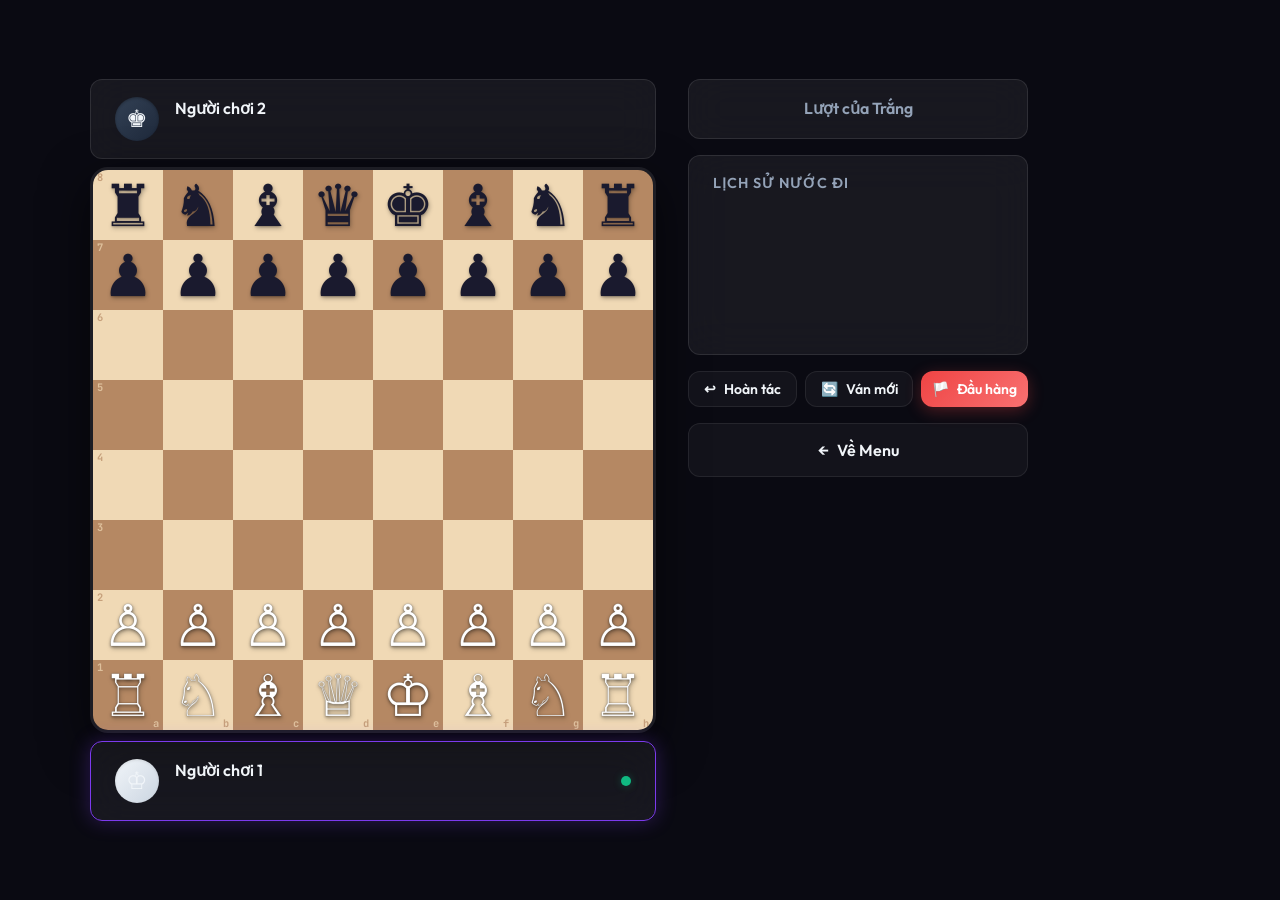
==== game.html @ 408eb3eb "Initial commit: KingOfChess - Chess game" ====
<!DOCTYPE html>
<html lang="vi" data-theme="dark" data-board="classic">
<head>
  <meta charset="UTF-8">
  <meta name="viewport" content="width=device-width, initial-scale=1.0">
  <meta name="description" content="King of Chess - Chơi cờ vua. Chế độ Người vs Người hoặc Người vs Máy.">
  <title>King of Chess — Chơi cờ</title>
  <link rel="stylesheet" href="css/index.css">
  <link rel="stylesheet" href="css/game.css">
  <link rel="icon" href="data:image/svg+xml,<svg xmlns='http://www.w3.org/2000/svg' viewBox='0 0 100 100'><text y='.9em' font-size='90'>♔</text></svg>">
</head>
<body>
  <div class="game-page">
    <div class="game-layout">
      <!-- Board Container -->
      <div class="board-container">
        <!-- Top player card (Black) -->
        <div class="player-card" id="player-black-card">
          <div class="player-avatar black-avatar">♚</div>
          <div class="player-details">
            <div class="player-name" id="player-black-name" data-i18n="game.player2">Người chơi 2</div>
            <div class="player-captured" id="captured-by-black"></div>
          </div>
          <div class="turn-indicator" id="turn-black" style="display:none"></div>
        </div>

        <!-- Chess Board -->
        <div class="board-wrapper" style="margin: var(--space-sm) 0;">
          <div class="chess-board" id="chess-board"></div>
        </div>

        <!-- Bottom player card (White) -->
        <div class="player-card active-player" id="player-white-card">
          <div class="player-avatar white-avatar">♔</div>
          <div class="player-details">
            <div class="player-name" id="player-white-name" data-i18n="game.player1">Người chơi 1</div>
            <div class="player-captured" id="captured-by-white"></div>
          </div>
          <div class="turn-indicator" id="turn-white"></div>
        </div>
      </div>

      <!-- Side Panel -->
      <div class="side-panel">
        <!-- Status Bar -->
        <div class="status-bar" id="status-bar">
          <span data-i18n="game.turn.white">Lượt của Trắng</span>
        </div>

        <!-- AI Thinking Indicator -->
        <div class="ai-thinking" id="ai-thinking">
          <span data-i18n="game.thinking">Máy đang suy nghĩ</span>
          <div class="thinking-dots">
            <span></span><span></span><span></span>
          </div>
        </div>

        <!-- Move History -->
        <div class="move-history-card">
          <div class="move-history-title" data-i18n="game.moves">Lịch sử nước đi</div>
          <div class="move-list" id="move-list"></div>
        </div>

        <!-- Game Controls -->
        <div class="game-controls">
          <button class="btn btn-ghost btn-sm" id="btn-undo">
            ↩ <span data-i18n="game.undo">Hoàn tác</span>
          </button>
          <button class="btn btn-ghost btn-sm" id="btn-newgame">
            🔄 <span data-i18n="game.newgame">Ván mới</span>
          </button>
          <button class="btn btn-danger btn-sm" id="btn-resign">
            🏳️ <span data-i18n="game.resign">Đầu hàng</span>
          </button>
        </div>

        <button class="btn btn-ghost w-full" id="btn-back-menu">
          ← <span data-i18n="game.back">Về Menu</span>
        </button>
      </div>
    </div>
  </div>

  <!-- Game Over Overlay -->
  <div class="game-over-overlay" id="game-over-overlay">
    <div class="game-over-card">
      <div class="game-over-icon" id="game-over-icon">🏆</div>
      <h2 class="game-over-title" id="game-over-title">Trắng thắng!</h2>
      <p class="game-over-subtitle" id="game-over-subtitle">Chiếu hết</p>
      <div class="game-over-actions">
        <button class="btn btn-primary" id="btn-play-again">
          🔄 <span data-i18n="game.playagain">Chơi lại</span>
        </button>
        <button class="btn btn-ghost" id="btn-back-menu-end">
          ← <span data-i18n="game.back">Về Menu</span>
        </button>
      </div>
    </div>
  </div>

  <!-- Confetti Container -->
  <div class="confetti-container" id="confetti-container"></div>

  <script src="js/i18n.js"></script>
  <script src="js/settings.js"></script>
  <script src="js/chess-engine.js"></script>
  <script src="js/chess-ai.js"></script>
  <script src="js/chess-ui.js"></script>
</body>
</html>
---- css/index.css ----
/* ============================================
   KING OF CHESS — Design System & Global Styles
   ============================================ */

/* Google Fonts */
@import url('https://fonts.googleapis.com/css2?family=Inter:wght@300;400;500;600;700&family=Outfit:wght@400;500;600;700;800;900&family=JetBrains+Mono:wght@400;500&display=swap');

/* ---- CSS Custom Properties ---- */
:root {
  /* Typography */
  --font-heading: 'Outfit', sans-serif;
  --font-body: 'Inter', sans-serif;
  --font-mono: 'JetBrains Mono', monospace;

  /* Spacing */
  --space-xs: 4px;
  --space-sm: 8px;
  --space-md: 16px;
  --space-lg: 24px;
  --space-xl: 32px;
  --space-2xl: 48px;
  --space-3xl: 64px;

  /* Border Radius */
  --radius-sm: 6px;
  --radius-md: 12px;
  --radius-lg: 18px;
  --radius-xl: 24px;
  --radius-full: 9999px;

  /* Transitions */
  --transition-fast: 150ms cubic-bezier(0.4, 0, 0.2, 1);
  --transition-base: 250ms cubic-bezier(0.4, 0, 0.2, 1);
  --transition-slow: 400ms cubic-bezier(0.4, 0, 0.2, 1);
  --transition-bounce: 500ms cubic-bezier(0.34, 1.56, 0.64, 1);

  /* Z-Index Scale */
  --z-base: 1;
  --z-dropdown: 100;
  --z-modal-backdrop: 500;
  --z-modal: 600;
  --z-toast: 700;
  --z-tooltip: 800;

  /* Board Color Presets (default: Classic) */
  --board-light: #f0d9b5;
  --board-dark: #b58863;
  --board-highlight: rgba(255, 255, 0, 0.4);
  --board-selected: rgba(20, 85, 200, 0.45);
  --board-valid-move: rgba(0, 0, 0, 0.15);
  --board-check: rgba(255, 0, 0, 0.5);
  --board-last-move: rgba(155, 199, 0, 0.41);
}

/* ---- Dark Theme (Default) ---- */
[data-theme="dark"] {
  --bg-primary: #0a0a12;
  --bg-secondary: #12121e;
  --bg-tertiary: #1a1a2e;
  --bg-surface: rgba(255, 255, 255, 0.04);
  --bg-surface-hover: rgba(255, 255, 255, 0.08);
  --bg-surface-active: rgba(255, 255, 255, 0.12);

  --glass-bg: rgba(255, 255, 255, 0.06);
  --glass-border: rgba(255, 255, 255, 0.1);
  --glass-shadow: 0 8px 32px rgba(0, 0, 0, 0.4);

  --color-primary: #7c3aed;
  --color-primary-hover: #8b5cf6;
  --color-primary-glow: rgba(124, 58, 237, 0.3);
  --color-accent: #06b6d4;
  --color-accent-hover: #22d3ee;
  --color-accent-glow: rgba(6, 182, 212, 0.3);
  --color-success: #10b981;
  --color-success-glow: rgba(16, 185, 129, 0.3);
  --color-warning: #f59e0b;
  --color-danger: #ef4444;
  --color-danger-glow: rgba(239, 68, 68, 0.3);

  --text-primary: #f1f5f9;
  --text-secondary: #94a3b8;
  --text-tertiary: #64748b;
  --text-inverse: #0f172a;

  --border-color: rgba(255, 255, 255, 0.08);
  --border-color-hover: rgba(255, 255, 255, 0.15);

  --scrollbar-track: #1a1a2e;
  --scrollbar-thumb: #334155;

  --shadow-sm: 0 1px 2px rgba(0, 0, 0, 0.3);
  --shadow-md: 0 4px 12px rgba(0, 0, 0, 0.4);
  --shadow-lg: 0 8px 24px rgba(0, 0, 0, 0.5);
  --shadow-xl: 0 16px 48px rgba(0, 0, 0, 0.6);
}

/* ---- Light Theme ---- */
[data-theme="light"] {
  --bg-primary: #f0f2f5;
  --bg-secondary: #ffffff;
  --bg-tertiary: #e8eaed;
  --bg-surface: rgba(0, 0, 0, 0.03);
  --bg-surface-hover: rgba(0, 0, 0, 0.06);
  --bg-surface-active: rgba(0, 0, 0, 0.09);

  --glass-bg: rgba(255, 255, 255, 0.7);
  --glass-border: rgba(0, 0, 0, 0.08);
  --glass-shadow: 0 8px 32px rgba(0, 0, 0, 0.1);

  --color-primary: #6d28d9;
  --color-primary-hover: #7c3aed;
  --color-primary-glow: rgba(109, 40, 217, 0.15);
  --color-accent: #0891b2;
  --color-accent-hover: #06b6d4;
  --color-accent-glow: rgba(8, 145, 178, 0.15);
  --color-success: #059669;
  --color-success-glow: rgba(5, 150, 105, 0.15);
  --color-warning: #d97706;
  --color-danger: #dc2626;
  --color-danger-glow: rgba(220, 38, 38, 0.15);

  --text-primary: #1e293b;
  --text-secondary: #475569;
  --text-tertiary: #94a3b8;
  --text-inverse: #f8fafc;

  --border-color: rgba(0, 0, 0, 0.08);
  --border-color-hover: rgba(0, 0, 0, 0.15);

  --scrollbar-track: #e8eaed;
  --scrollbar-thumb: #94a3b8;

  --shadow-sm: 0 1px 2px rgba(0, 0, 0, 0.05);
  --shadow-md: 0 4px 12px rgba(0, 0, 0, 0.08);
  --shadow-lg: 0 8px 24px rgba(0, 0, 0, 0.12);
  --shadow-xl: 0 16px 48px rgba(0, 0, 0, 0.16);
}

/* ---- Board Color Presets ---- */
[data-board="classic"] {
  --board-light: #f0d9b5;
  --board-dark: #b58863;
}
[data-board="emerald"] {
  --board-light: #eeeed2;
  --board-dark: #769656;
}
[data-board="ocean"] {
  --board-light: #d4e4ed;
  --board-dark: #5b8baa;
}
[data-board="royal"] {
  --board-light: #e8daf0;
  --board-dark: #8b5bb5;
}
[data-board="midnight"] {
  --board-light: #c0c8d4;
  --board-dark: #4a5568;
}

/* ---- Global Reset & Base ---- */
*, *::before, *::after {
  margin: 0;
  padding: 0;
  box-sizing: border-box;
}

html {
  font-size: 16px;
  scroll-behavior: smooth;
  -webkit-font-smoothing: antialiased;
  -moz-osx-font-smoothing: grayscale;
}

body {
  font-family: var(--font-body);
  background-color: var(--bg-primary);
  color: var(--text-primary);
  line-height: 1.6;
  min-height: 100vh;
  overflow-x: hidden;
  transition: background-color var(--transition-base), color var(--transition-base);
}

/* ---- Scrollbar ---- */
::-webkit-scrollbar {
  width: 8px;
}
::-webkit-scrollbar-track {
  background: var(--scrollbar-track);
}
::-webkit-scrollbar-thumb {
  background: var(--scrollbar-thumb);
  border-radius: var(--radius-full);
}
::-webkit-scrollbar-thumb:hover {
  background: var(--text-tertiary);
}

/* ---- Selection ---- */
::selection {
  background: var(--color-primary);
  color: white;
}

/* ---- Links ---- */
a {
  color: var(--color-accent);
  text-decoration: none;
  transition: color var(--transition-fast);
}
a:hover {
  color: var(--color-accent-hover);
}

/* ---- Buttons ---- */
.btn {
  display: inline-flex;
  align-items: center;
  justify-content: center;
  gap: var(--space-sm);
  padding: var(--space-md) var(--space-xl);
  font-family: var(--font-heading);
  font-weight: 600;
  font-size: 1rem;
  border: none;
  border-radius: var(--radius-md);
  cursor: pointer;
  transition: all var(--transition-base);
  position: relative;
  overflow: hidden;
  user-select: none;
  white-space: nowrap;
}

.btn::before {
  content: '';
  position: absolute;
  inset: 0;
  background: linear-gradient(135deg, rgba(255,255,255,0.15) 0%, transparent 50%);
  opacity: 0;
  transition: opacity var(--transition-fast);
}
.btn:hover::before {
  opacity: 1;
}
.btn:active {
  transform: scale(0.97);
}

.btn-primary {
  background: linear-gradient(135deg, var(--color-primary), #9333ea);
  color: white;
  box-shadow: 0 4px 16px var(--color-primary-glow);
}
.btn-primary:hover {
  box-shadow: 0 6px 24px var(--color-primary-glow);
  transform: translateY(-2px);
}

.btn-accent {
  background: linear-gradient(135deg, var(--color-accent), #0ea5e9);
  color: white;
  box-shadow: 0 4px 16px var(--color-accent-glow);
}
.btn-accent:hover {
  box-shadow: 0 6px 24px var(--color-accent-glow);
  transform: translateY(-2px);
}

.btn-success {
  background: linear-gradient(135deg, var(--color-success), #34d399);
  color: white;
  box-shadow: 0 4px 16px var(--color-success-glow);
}

.btn-danger {
  background: linear-gradient(135deg, var(--color-danger), #f87171);
  color: white;
  box-shadow: 0 4px 16px var(--color-danger-glow);
}

.btn-ghost {
  background: var(--bg-surface);
  color: var(--text-primary);
  border: 1px solid var(--border-color);
}
.btn-ghost:hover {
  background: var(--bg-surface-hover);
  border-color: var(--border-color-hover);
}

.btn-lg {
  padding: var(--space-lg) var(--space-2xl);
  font-size: 1.15rem;
  border-radius: var(--radius-lg);
}
.btn-sm {
  padding: var(--space-sm) var(--space-md);
  font-size: 0.875rem;
}
.btn-icon {
  padding: var(--space-sm);
  width: 40px;
  height: 40px;
}

/* ---- Glass Card ---- */
.glass-card {
  background: var(--glass-bg);
  backdrop-filter: blur(20px);
  -webkit-backdrop-filter: blur(20px);
  border: 1px solid var(--glass-border);
  border-radius: var(--radius-lg);
  box-shadow: var(--glass-shadow);
}

/* ---- Modal ---- */
.modal-backdrop {
  position: fixed;
  inset: 0;
  background: rgba(0, 0, 0, 0.6);
  backdrop-filter: blur(4px);
  z-index: var(--z-modal-backdrop);
  display: flex;
  align-items: center;
  justify-content: center;
  opacity: 0;
  visibility: hidden;
  transition: all var(--transition-base);
}
.modal-backdrop.active {
  opacity: 1;
  visibility: visible;
}
.modal-backdrop.active .modal {
  transform: scale(1) translateY(0);
  opacity: 1;
}

.modal {
  background: var(--bg-secondary);
  border: 1px solid var(--border-color);
  border-radius: var(--radius-xl);
  box-shadow: var(--shadow-xl);
  width: 90%;
  max-width: 520px;
  max-height: 85vh;
  overflow-y: auto;
  padding: var(--space-xl);
  transform: scale(0.9) translateY(20px);
  opacity: 0;
  transition: all var(--transition-bounce);
}

.modal-header {
  display: flex;
  align-items: center;
  justify-content: space-between;
  margin-bottom: var(--space-lg);
}
.modal-header h2 {
  font-family: var(--font-heading);
  font-size: 1.5rem;
  font-weight: 700;
}
.modal-close {
  width: 36px;
  height: 36px;
  display: flex;
  align-items: center;
  justify-content: center;
  background: var(--bg-surface);
  border: 1px solid var(--border-color);
  border-radius: var(--radius-full);
  color: var(--text-secondary);
  cursor: pointer;
  transition: all var(--transition-fast);
  font-size: 1.2rem;
}
.modal-close:hover {
  background: var(--bg-surface-hover);
  color: var(--text-primary);
}

/* ---- Toggle Switch ---- */
.toggle {
  position: relative;
  width: 48px;
  height: 26px;
  cursor: pointer;
}
.toggle input {
  opacity: 0;
  width: 0;
  height: 0;
}
.toggle-slider {
  position: absolute;
  inset: 0;
  background: var(--bg-surface-active);
  border-radius: var(--radius-full);
  transition: background var(--transition-base);
}
.toggle-slider::before {
  content: '';
  position: absolute;
  width: 20px;
  height: 20px;
  left: 3px;
  bottom: 3px;
  background: white;
  border-radius: 50%;
  transition: transform var(--transition-base);
  box-shadow: 0 1px 3px rgba(0,0,0,0.2);
}
.toggle input:checked + .toggle-slider {
  background: var(--color-primary);
}
.toggle input:checked + .toggle-slider::before {
  transform: translateX(22px);
}

/* ---- Setting Item ---- */
.setting-item {
  display: flex;
  align-items: center;
  justify-content: space-between;
  padding: var(--space-md) 0;
  border-bottom: 1px solid var(--border-color);
}
.setting-item:last-child {
  border-bottom: none;
}
.setting-label {
  display: flex;
  flex-direction: column;
  gap: 2px;
}
.setting-label span:first-child {
  font-weight: 500;
  color: var(--text-primary);
}
.setting-label span:last-child {
  font-size: 0.8rem;
  color: var(--text-tertiary);
}

/* ---- Color Picker (Board colors) ---- */
.color-options {
  display: flex;
  gap: var(--space-sm);
}
.color-option {
  width: 36px;
  height: 36px;
  border-radius: var(--radius-sm);
  cursor: pointer;
  border: 2px solid transparent;
  transition: all var(--transition-fast);
  position: relative;
  overflow: hidden;
}
.color-option::before {
  content: '';
  position: absolute;
  top: 0;
  left: 0;
  width: 50%;
  height: 100%;
}
.color-option::after {
  content: '';
  position: absolute;
  top: 0;
  right: 0;
  width: 50%;
  height: 100%;
}
.color-option[data-board="classic"]::before { background: #f0d9b5; }
.color-option[data-board="classic"]::after { background: #b58863; }
.color-option[data-board="emerald"]::before { background: #eeeed2; }
.color-option[data-board="emerald"]::after { background: #769656; }
.color-option[data-board="ocean"]::before { background: #d4e4ed; }
.color-option[data-board="ocean"]::after { background: #5b8baa; }
.color-option[data-board="royal"]::before { background: #e8daf0; }
.color-option[data-board="royal"]::after { background: #8b5bb5; }
.color-option[data-board="midnight"]::before { background: #c0c8d4; }
.color-option[data-board="midnight"]::after { background: #4a5568; }

.color-option:hover {
  transform: scale(1.1);
}
.color-option.active {
  border-color: var(--color-primary);
  box-shadow: 0 0 0 2px var(--color-primary-glow);
}

/* ---- Language Selector ---- */
.lang-selector {
  display: flex;
  background: var(--bg-surface);
  border-radius: var(--radius-md);
  overflow: hidden;
  border: 1px solid var(--border-color);
}
.lang-option {
  padding: var(--space-sm) var(--space-md);
  cursor: pointer;
  font-size: 0.9rem;
  font-weight: 500;
  color: var(--text-secondary);
  transition: all var(--transition-fast);
  border: none;
  background: none;
}
.lang-option:hover {
  color: var(--text-primary);
}
.lang-option.active {
  background: var(--color-primary);
  color: white;
}

/* ---- Animations ---- */
@keyframes fadeIn {
  from { opacity: 0; }
  to { opacity: 1; }
}
@keyframes fadeInUp {
  from { opacity: 0; transform: translateY(20px); }
  to { opacity: 1; transform: translateY(0); }
}
@keyframes fadeInDown {
  from { opacity: 0; transform: translateY(-20px); }
  to { opacity: 1; transform: translateY(0); }
}
@keyframes slideInLeft {
  from { opacity: 0; transform: translateX(-30px); }
  to { opacity: 1; transform: translateX(0); }
}
@keyframes slideInRight {
  from { opacity: 0; transform: translateX(30px); }
  to { opacity: 1; transform: translateX(0); }
}
@keyframes scaleIn {
  from { opacity: 0; transform: scale(0.9); }
  to { opacity: 1; transform: scale(1); }
}
@keyframes pulse {
  0%, 100% { opacity: 1; }
  50% { opacity: 0.5; }
}
@keyframes float {
  0%, 100% { transform: translateY(0); }
  50% { transform: translateY(-10px); }
}
@keyframes shimmer {
  0% { background-position: -200% 0; }
  100% { background-position: 200% 0; }
}
@keyframes spin {
  from { transform: rotate(0deg); }
  to { transform: rotate(360deg); }
}
@keyframes confettiFall {
  0% { transform: translateY(-100vh) rotate(0deg); opacity: 1; }
  100% { transform: translateY(100vh) rotate(720deg); opacity: 0; }
}
@keyframes checkPulse {
  0%, 100% { box-shadow: inset 0 0 0 0 rgba(239, 68, 68, 0.5); }
  50% { box-shadow: inset 0 0 20px 5px rgba(239, 68, 68, 0.3); }
}
@keyframes piecePlace {
  0% { transform: scale(1.3); }
  50% { transform: scale(0.9); }
  100% { transform: scale(1); }
}

.animate-fade-in { animation: fadeIn var(--transition-slow) ease-out; }
.animate-fade-in-up { animation: fadeInUp var(--transition-slow) ease-out; }
.animate-fade-in-down { animation: fadeInDown var(--transition-slow) ease-out; }
.animate-slide-in-left { animation: slideInLeft var(--transition-slow) ease-out; }
.animate-slide-in-right { animation: slideInRight var(--transition-slow) ease-out; }
.animate-scale-in { animation: scaleIn var(--transition-bounce); }
.animate-float { animation: float 3s ease-in-out infinite; }
.animate-pulse { animation: pulse 2s ease-in-out infinite; }

/* ---- Utilities ---- */
.text-center { text-align: center; }
.text-left { text-align: left; }
.text-right { text-align: right; }
.flex { display: flex; }
.flex-col { flex-direction: column; }
.items-center { align-items: center; }
.justify-center { justify-content: center; }
.justify-between { justify-content: space-between; }
.gap-xs { gap: var(--space-xs); }
.gap-sm { gap: var(--space-sm); }
.gap-md { gap: var(--space-md); }
.gap-lg { gap: var(--space-lg); }
.gap-xl { gap: var(--space-xl); }
.w-full { width: 100%; }
.hidden { display: none !important; }

/* ---- Background Particles ---- */
.bg-particles {
  position: fixed;
  inset: 0;
  z-index: 0;
  pointer-events: none;
  overflow: hidden;
}
.bg-particles .particle {
  position: absolute;
  width: 3px;
  height: 3px;
  background: var(--color-primary);
  border-radius: 50%;
  opacity: 0.2;
  animation: float 6s ease-in-out infinite;
}

/* ---- Responsive ---- */
@media (max-width: 768px) {
  :root {
    --space-xl: 24px;
    --space-2xl: 32px;
    --space-3xl: 48px;
  }
  
  .modal {
    width: 95%;
    max-height: 90vh;
    padding: var(--space-lg);
  }
  
  .btn-lg {
    padding: var(--space-md) var(--space-xl);
    font-size: 1rem;
  }
}
---- css/game.css ----
/* ============================================
   KING OF CHESS — Game Page Styles
   ============================================ */

.game-page {
  min-height: 100vh;
  display: flex;
  align-items: center;
  justify-content: center;
  padding: var(--space-lg);
  position: relative;
}

.game-layout {
  display: flex;
  gap: var(--space-xl);
  align-items: flex-start;
  max-width: 1100px;
  width: 100%;
  animation: fadeIn 0.6s ease-out;
}

/* ---- Board Container ---- */
.board-container {
  position: relative;
  flex-shrink: 0;
}

.board-wrapper {
  position: relative;
  border-radius: var(--radius-lg);
  overflow: hidden;
  box-shadow: var(--shadow-xl);
  border: 3px solid var(--border-color);
}

/* Coordinates */
.board-coords {
  position: absolute;
  pointer-events: none;
  z-index: 2;
}

.coord-file {
  position: absolute;
  bottom: 2px;
  right: 4px;
  font-family: var(--font-mono);
  font-size: 0.65rem;
  font-weight: 700;
  opacity: 0.7;
  line-height: 1;
}
.coord-rank {
  position: absolute;
  top: 2px;
  left: 4px;
  font-family: var(--font-mono);
  font-size: 0.65rem;
  font-weight: 700;
  opacity: 0.7;
  line-height: 1;
}

.light-sq .coord-file,
.light-sq .coord-rank {
  color: var(--board-dark);
}
.dark-sq .coord-file,
.dark-sq .coord-rank {
  color: var(--board-light);
}

/* ---- Chess Board ---- */
.chess-board {
  display: grid;
  grid-template-columns: repeat(8, 1fr);
  grid-template-rows: repeat(8, 1fr);
  width: min(72vmin, 560px);
  height: min(72vmin, 560px);
  user-select: none;
}

.square {
  position: relative;
  display: flex;
  align-items: center;
  justify-content: center;
  cursor: pointer;
  transition: none;
}

.light-sq {
  background-color: var(--board-light);
}
.dark-sq {
  background-color: var(--board-dark);
}

/* Square States */
.square.selected {
  background-color: var(--board-selected) !important;
}

.square.last-move {
  background-color: var(--board-last-move) !important;
}

.square.in-check {
  animation: checkPulse 1s ease-in-out infinite;
  background: radial-gradient(ellipse at center, rgba(255,0,0,0.6) 0%, rgba(255,0,0,0.2) 60%, transparent 80%) !important;
}

/* Valid move indicators */
.square.valid-move::after {
  content: '';
  position: absolute;
  width: 28%;
  height: 28%;
  background: var(--board-valid-move);
  border-radius: 50%;
  z-index: 2;
  pointer-events: none;
  transition: transform var(--transition-fast);
}
.square.valid-move:hover::after {
  transform: scale(1.3);
}

/* Valid capture indicator */
.square.valid-capture::after {
  content: '';
  position: absolute;
  width: 85%;
  height: 85%;
  border: 4px solid var(--board-valid-move);
  border-radius: 50%;
  z-index: 2;
  pointer-events: none;
}

.square:hover {
  filter: brightness(1.08);
}

/* ---- Chess Pieces ---- */
.piece {
  font-size: min(7.5vmin, 58px);
  line-height: 1;
  z-index: 3;
  cursor: grab;
  transition: transform 0.08s ease;
  filter: drop-shadow(1px 2px 2px rgba(0,0,0,0.3));
  position: relative;
}

.piece:active {
  cursor: grabbing;
  transform: scale(1.15);
}

.piece.white-piece {
  color: #ffffff;
  text-shadow: 0 1px 3px rgba(0,0,0,0.4);
  -webkit-text-stroke: 0.5px rgba(0,0,0,0.2);
}

.piece.black-piece {
  color: #1a1a2e;
  text-shadow: 0 1px 2px rgba(0,0,0,0.2);
}

/* Piece animation on placement */
.piece.placed {
  animation: piecePlace 0.25s ease-out;
}

/* Dragging piece */
.piece.dragging {
  position: fixed;
  z-index: 1000;
  pointer-events: none;
  cursor: grabbing;
  transform: scale(1.2);
  filter: drop-shadow(2px 4px 8px rgba(0,0,0,0.5));
}

/* ---- Side Panel ---- */
.side-panel {
  flex: 1;
  min-width: 280px;
  max-width: 340px;
  display: flex;
  flex-direction: column;
  gap: var(--space-md);
  animation: slideInRight 0.6s ease-out 0.2s both;
}

/* Player Info */
.player-card {
  display: flex;
  align-items: center;
  gap: var(--space-md);
  padding: var(--space-md) var(--space-lg);
  background: var(--glass-bg);
  backdrop-filter: blur(20px);
  border: 1px solid var(--glass-border);
  border-radius: var(--radius-md);
  transition: all var(--transition-base);
}
.player-card.active-player {
  border-color: var(--color-primary);
  box-shadow: 0 0 20px var(--color-primary-glow);
}

.player-avatar {
  width: 44px;
  height: 44px;
  border-radius: var(--radius-full);
  display: flex;
  align-items: center;
  justify-content: center;
  font-size: 1.5rem;
  flex-shrink: 0;
}
.player-avatar.white-avatar {
  background: linear-gradient(135deg, #f1f5f9, #cbd5e1);
  box-shadow: inset 0 1px 3px rgba(0,0,0,0.1);
}
.player-avatar.black-avatar {
  background: linear-gradient(135deg, #334155, #1e293b);
  box-shadow: inset 0 1px 3px rgba(0,0,0,0.3);
}

.player-details {
  flex: 1;
}
.player-name {
  font-family: var(--font-heading);
  font-weight: 600;
  font-size: 1rem;
}
.player-captured {
  display: flex;
  flex-wrap: wrap;
  gap: 1px;
  font-size: 0.85rem;
  min-height: 20px;
  opacity: 0.8;
}

.turn-indicator {
  width: 10px;
  height: 10px;
  border-radius: 50%;
  background: var(--color-success);
  box-shadow: 0 0 8px var(--color-success-glow);
  animation: pulse 1.5s ease-in-out infinite;
  flex-shrink: 0;
}

/* Move History */
.move-history-card {
  background: var(--glass-bg);
  backdrop-filter: blur(20px);
  border: 1px solid var(--glass-border);
  border-radius: var(--radius-md);
  padding: var(--space-md) var(--space-lg);
  flex: 1;
  min-height: 200px;
  max-height: 320px;
  display: flex;
  flex-direction: column;
}

.move-history-title {
  font-family: var(--font-heading);
  font-weight: 600;
  font-size: 0.9rem;
  color: var(--text-secondary);
  text-transform: uppercase;
  letter-spacing: 1px;
  margin-bottom: var(--space-sm);
  flex-shrink: 0;
}

.move-list {
  overflow-y: auto;
  flex: 1;
  font-family: var(--font-mono);
  font-size: 0.85rem;
}

.move-row {
  display: flex;
  align-items: center;
  padding: 3px 0;
  border-bottom: 1px solid var(--border-color);
}
.move-row:last-child {
  border-bottom: none;
}

.move-number {
  width: 35px;
  color: var(--text-tertiary);
  font-weight: 500;
  flex-shrink: 0;
}
.move-white, .move-black {
  flex: 1;
  padding: 2px 6px;
  border-radius: 4px;
  cursor: pointer;
  transition: background var(--transition-fast);
}
.move-white:hover, .move-black:hover {
  background: var(--bg-surface-hover);
}
.move-white.current, .move-black.current {
  background: var(--color-primary);
  color: white;
}

/* Game Controls */
.game-controls {
  display: flex;
  gap: var(--space-sm);
  flex-wrap: wrap;
}

.game-controls .btn {
  flex: 1;
  min-width: 0;
}

/* Status Bar */
.status-bar {
  padding: var(--space-md) var(--space-lg);
  background: var(--glass-bg);
  backdrop-filter: blur(20px);
  border: 1px solid var(--glass-border);
  border-radius: var(--radius-md);
  text-align: center;
  font-family: var(--font-heading);
  font-weight: 600;
  font-size: 1rem;
  color: var(--text-secondary);
}
.status-bar.check {
  color: var(--color-danger);
  border-color: var(--color-danger);
  animation: pulse 1.5s ease-in-out infinite;
}

/* ---- Promotion Modal ---- */
.promotion-modal {
  position: absolute;
  z-index: var(--z-modal);
  background: var(--bg-secondary);
  border: 2px solid var(--color-primary);
  border-radius: var(--radius-md);
  box-shadow: var(--shadow-xl);
  display: flex;
  flex-direction: column;
  overflow: hidden;
  animation: scaleIn 0.2s ease-out;
}

.promotion-option {
  padding: var(--space-sm);
  font-size: min(6vmin, 48px);
  cursor: pointer;
  transition: background var(--transition-fast);
  display: flex;
  align-items: center;
  justify-content: center;
  background: none;
  border: none;
}
.promotion-option:hover {
  background: var(--bg-surface-hover);
}

/* ---- Game Over Overlay ---- */
.game-over-overlay {
  position: fixed;
  inset: 0;
  z-index: var(--z-modal-backdrop);
  background: rgba(0, 0, 0, 0.7);
  backdrop-filter: blur(6px);
  display: flex;
  align-items: center;
  justify-content: center;
  opacity: 0;
  visibility: hidden;
  transition: all var(--transition-base);
}
.game-over-overlay.active {
  opacity: 1;
  visibility: visible;
}

.game-over-card {
  background: var(--bg-secondary);
  border: 1px solid var(--border-color);
  border-radius: var(--radius-xl);
  padding: var(--space-2xl);
  text-align: center;
  max-width: 400px;
  width: 90%;
  transform: scale(0.8);
  transition: transform var(--transition-bounce);
  box-shadow: var(--shadow-xl);
}
.game-over-overlay.active .game-over-card {
  transform: scale(1);
}

.game-over-icon {
  font-size: 4rem;
  margin-bottom: var(--space-md);
  animation: float 2s ease-in-out infinite;
}

.game-over-title {
  font-family: var(--font-heading);
  font-size: 2rem;
  font-weight: 800;
  margin-bottom: var(--space-sm);
  background: linear-gradient(135deg, var(--color-primary), var(--color-accent));
  -webkit-background-clip: text;
  -webkit-text-fill-color: transparent;
  background-clip: text;
}

.game-over-subtitle {
  color: var(--text-secondary);
  font-size: 1rem;
  margin-bottom: var(--space-xl);
}

.game-over-actions {
  display: flex;
  gap: var(--space-sm);
  justify-content: center;
}

/* ---- Confetti ---- */
.confetti-container {
  position: fixed;
  inset: 0;
  z-index: var(--z-toast);
  pointer-events: none;
  overflow: hidden;
}

.confetti {
  position: absolute;
  top: -10px;
  width: 10px;
  height: 10px;
  animation: confettiFall var(--fall-duration, 3s) ease-in forwards;
  animation-delay: var(--fall-delay, 0s);
}

/* ---- AI Thinking Indicator ---- */
.ai-thinking {
  display: none;
  align-items: center;
  justify-content: center;
  gap: var(--space-sm);
  padding: var(--space-md);
  background: var(--glass-bg);
  border: 1px solid var(--glass-border);
  border-radius: var(--radius-md);
  color: var(--text-secondary);
  font-size: 0.9rem;
}
.ai-thinking.active {
  display: flex;
}

.thinking-dots {
  display: flex;
  gap: 4px;
}
.thinking-dots span {
  width: 6px;
  height: 6px;
  background: var(--color-accent);
  border-radius: 50%;
  animation: pulse 1.4s ease-in-out infinite;
}
.thinking-dots span:nth-child(2) { animation-delay: 0.2s; }
.thinking-dots span:nth-child(3) { animation-delay: 0.4s; }

/* ---- Responsive ---- */
@media (max-width: 900px) {
  .game-layout {
    flex-direction: column;
    align-items: center;
  }
  
  .chess-board {
    width: min(90vmin, 500px);
    height: min(90vmin, 500px);
  }
  
  .side-panel {
    width: min(90vmin, 500px);
    max-width: none;
    min-width: auto;
  }
}

@media (max-width: 520px) {
  .game-page {
    padding: var(--space-sm);
  }
  
  .chess-board {
    width: min(95vw, 400px);
    height: min(95vw, 400px);
  }
  
  .piece {
    font-size: min(10vw, 44px);
  }
  
  .side-panel {
    width: 100%;
  }
  
  .game-controls {
    flex-wrap: wrap;
  }
  .game-controls .btn {
    font-size: 0.8rem;
    padding: var(--space-sm) var(--space-md);
  }
}
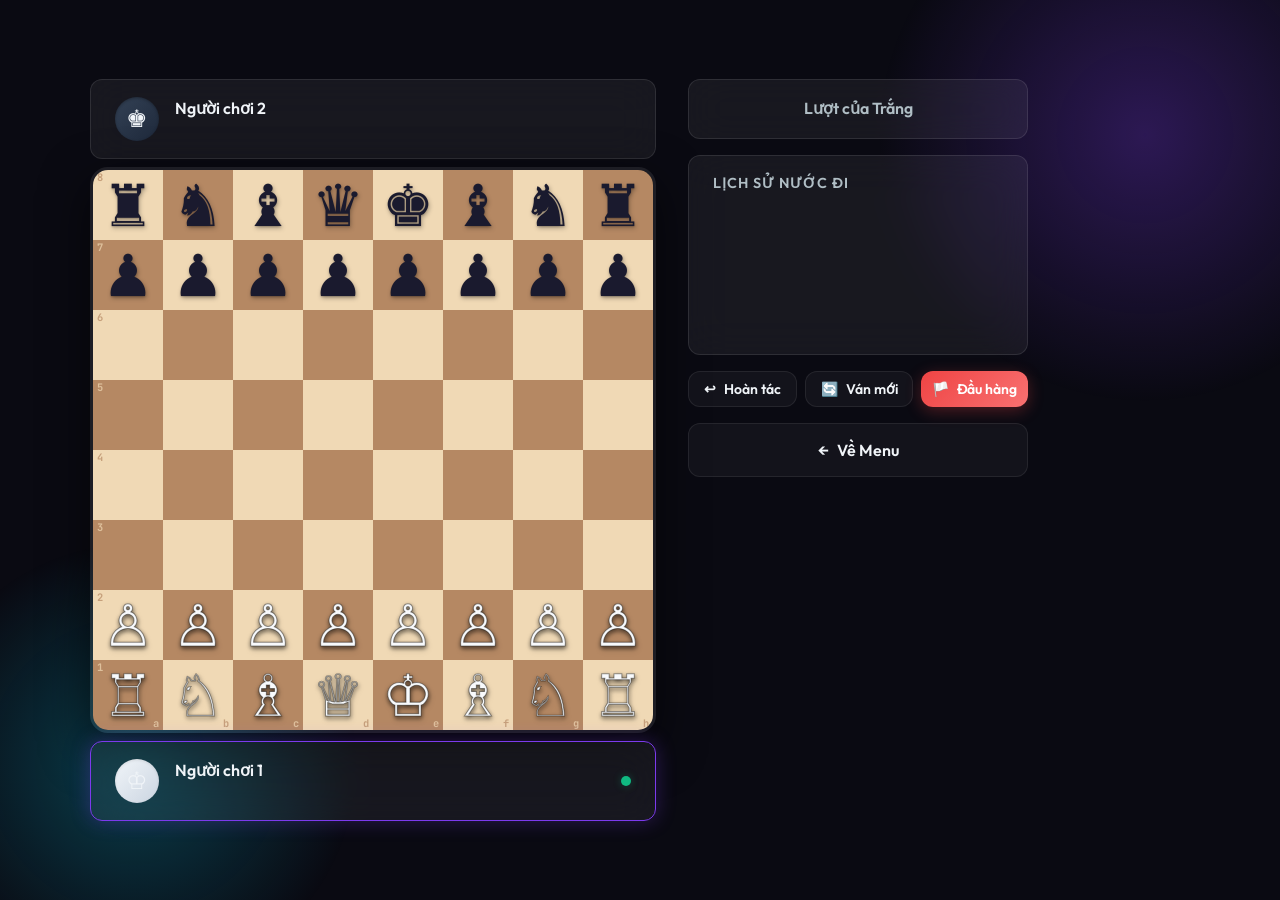
==== commit e44c5f3d: "style: soften light theme, add global animated background, improve piece visibility" ====
--- a/game.html
+++ b/game.html
@@ -10,6 +10,9 @@
   <link rel="icon" href="data:image/svg+xml,<svg xmlns='http://www.w3.org/2000/svg' viewBox='0 0 100 100'><text y='.9em' font-size='90'>♔</text></svg>">
 </head>
 <body>
+  <!-- Animated Background -->
+  <div class="animated-bg"></div>
+  <div class="bg-particles"></div>
   <div class="game-page">
     <div class="game-layout">
       <!-- Board Container -->
--- a/css/index.css
+++ b/css/index.css
@@ -77,9 +77,9 @@
   --color-danger: #ef4444;
   --color-danger-glow: rgba(239, 68, 68, 0.3);
 
-  --text-primary: #f1f5f9;
-  --text-secondary: #94a3b8;
-  --text-tertiary: #64748b;
+  --text-primary: #f0f4f8;
+  --text-secondary: #b0bec5;
+  --text-tertiary: #8a9ab5;
   --text-inverse: #0f172a;
 
   --border-color: rgba(255, 255, 255, 0.08);
@@ -96,16 +96,16 @@
 
 /* ---- Light Theme ---- */
 [data-theme="light"] {
-  --bg-primary: #f0f2f5;
-  --bg-secondary: #ffffff;
-  --bg-tertiary: #e8eaed;
-  --bg-surface: rgba(0, 0, 0, 0.03);
-  --bg-surface-hover: rgba(0, 0, 0, 0.06);
-  --bg-surface-active: rgba(0, 0, 0, 0.09);
-
-  --glass-bg: rgba(255, 255, 255, 0.7);
-  --glass-border: rgba(0, 0, 0, 0.08);
-  --glass-shadow: 0 8px 32px rgba(0, 0, 0, 0.1);
+  --bg-primary: #e2e8f0;
+  --bg-secondary: #f1f5f9;
+  --bg-tertiary: #cbd5e1;
+  --bg-surface: rgba(0, 0, 0, 0.04);
+  --bg-surface-hover: rgba(0, 0, 0, 0.08);
+  --bg-surface-active: rgba(0, 0, 0, 0.12);
+
+  --glass-bg: rgba(255, 255, 255, 0.45);
+  --glass-border: rgba(255, 255, 255, 0.6);
+  --glass-shadow: 0 8px 32px rgba(0, 0, 0, 0.06);
 
   --color-primary: #6d28d9;
   --color-primary-hover: #7c3aed;
@@ -121,19 +121,19 @@
 
   --text-primary: #1e293b;
   --text-secondary: #475569;
-  --text-tertiary: #94a3b8;
+  --text-tertiary: #64748b;
   --text-inverse: #f8fafc;
 
-  --border-color: rgba(0, 0, 0, 0.08);
-  --border-color-hover: rgba(0, 0, 0, 0.15);
-
-  --scrollbar-track: #e8eaed;
+  --border-color: rgba(0, 0, 0, 0.12);
+  --border-color-hover: rgba(0, 0, 0, 0.2);
+
+  --scrollbar-track: #cbd5e1;
   --scrollbar-thumb: #94a3b8;
 
-  --shadow-sm: 0 1px 2px rgba(0, 0, 0, 0.05);
-  --shadow-md: 0 4px 12px rgba(0, 0, 0, 0.08);
-  --shadow-lg: 0 8px 24px rgba(0, 0, 0, 0.12);
-  --shadow-xl: 0 16px 48px rgba(0, 0, 0, 0.16);
+  --shadow-sm: 0 1px 2px rgba(0, 0, 0, 0.06);
+  --shadow-md: 0 4px 12px rgba(0, 0, 0, 0.10);
+  --shadow-lg: 0 8px 24px rgba(0, 0, 0, 0.14);
+  --shadow-xl: 0 16px 48px rgba(0, 0, 0, 0.18);
 }
 
 /* ---- Board Color Presets ---- */
@@ -180,6 +180,11 @@
   min-height: 100vh;
   overflow-x: hidden;
   transition: background-color var(--transition-base), color var(--transition-base);
+}
+
+/* Smooth theme transition for all text elements */
+h1, h2, h3, h4, h5, h6, p, span, label, a, button, li, td, th, div {
+  transition: color var(--transition-base), background-color var(--transition-base), border-color var(--transition-base);
 }
 
 /* ---- Scrollbar ---- */
@@ -313,6 +318,7 @@
   border: 1px solid var(--glass-border);
   border-radius: var(--radius-lg);
   box-shadow: var(--glass-shadow);
+  transition: background var(--transition-base), border-color var(--transition-base), box-shadow var(--transition-base);
 }
 
 /* ---- Modal ---- */
@@ -603,7 +609,35 @@
 .w-full { width: 100%; }
 .hidden { display: none !important; }
 
-/* ---- Background Particles ---- */
+/* ---- Background Particles & Animated BG ---- */
+.animated-bg {
+  position: fixed;
+  inset: 0;
+  z-index: 0;
+  overflow: hidden;
+  pointer-events: none;
+}
+.animated-bg::before {
+  content: '';
+  position: absolute;
+  width: 60vmin;
+  height: 60vmin;
+  background: radial-gradient(circle, var(--color-primary-glow) 0%, transparent 70%);
+  top: -15vmin;
+  right: -15vmin;
+  animation: float 8s ease-in-out infinite;
+}
+.animated-bg::after {
+  content: '';
+  position: absolute;
+  width: 50vmin;
+  height: 50vmin;
+  background: radial-gradient(circle, var(--color-accent-glow) 0%, transparent 70%);
+  bottom: -10vmin;
+  left: -10vmin;
+  animation: float 10s ease-in-out infinite reverse;
+}
+
 .bg-particles {
   position: fixed;
   inset: 0;
--- a/css/game.css
+++ b/css/game.css
@@ -32,6 +32,7 @@
   overflow: hidden;
   box-shadow: var(--shadow-xl);
   border: 3px solid var(--border-color);
+  transition: border-color var(--transition-base), box-shadow var(--transition-base);
 }
 
 /* Coordinates */
@@ -160,9 +161,9 @@
 }
 
 .piece.white-piece {
-  color: #ffffff;
-  text-shadow: 0 1px 3px rgba(0,0,0,0.4);
-  -webkit-text-stroke: 0.5px rgba(0,0,0,0.2);
+  color: #f8fafc;
+  text-shadow: 0 2px 4px rgba(0,0,0,0.5);
+  -webkit-text-stroke: 1px rgba(0,0,0,0.4);
 }
 
 .piece.black-piece {
@@ -239,6 +240,7 @@
   font-family: var(--font-heading);
   font-weight: 600;
   font-size: 1rem;
+  color: var(--text-primary);
 }
 .player-captured {
   display: flex;
@@ -289,6 +291,7 @@
   flex: 1;
   font-family: var(--font-mono);
   font-size: 0.85rem;
+  color: var(--text-primary);
 }
 
 .move-row {
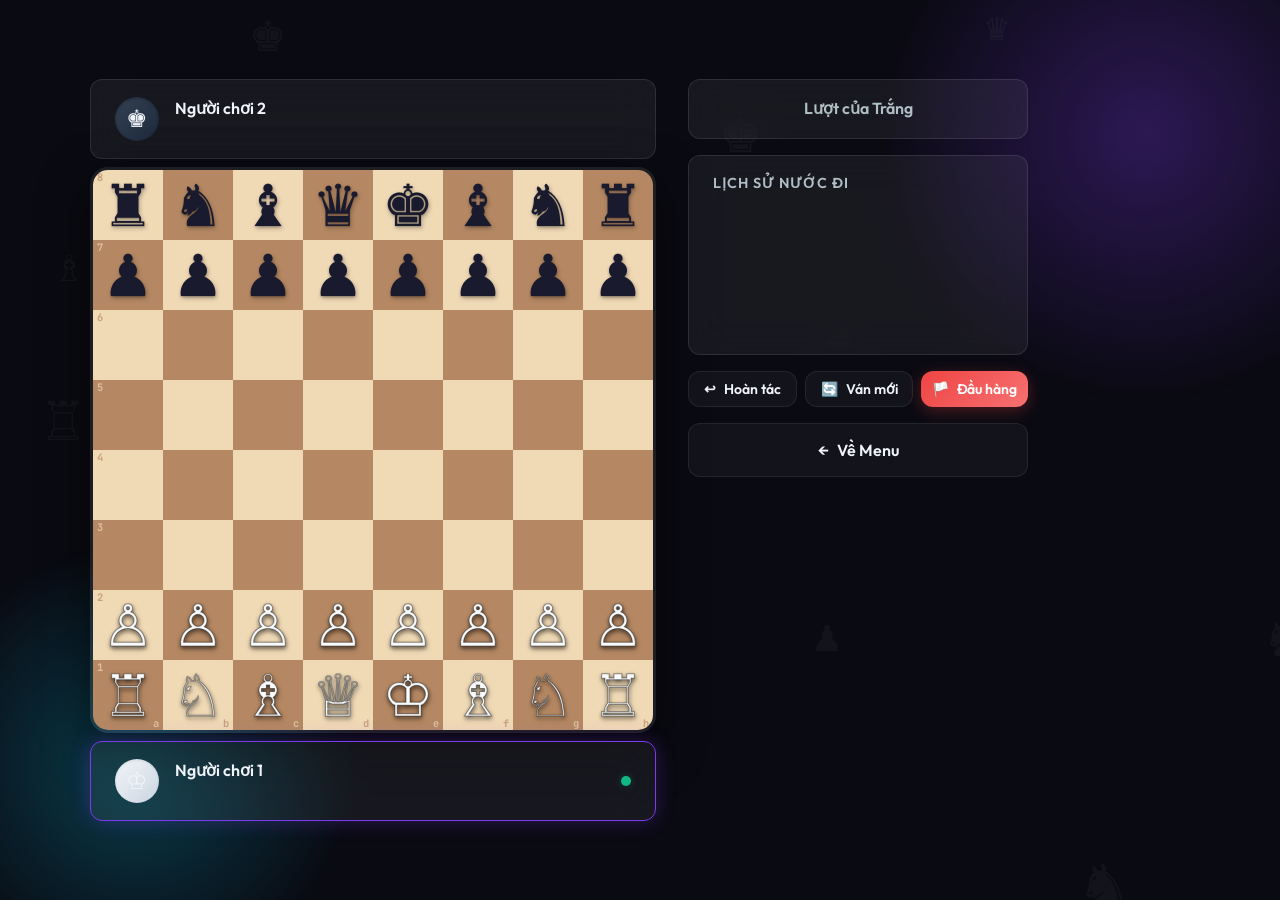
==== commit 79640059: "feat: animate floating pieces globally across all pages" ====
--- a/game.html
+++ b/game.html
@@ -10,9 +10,9 @@
   <link rel="icon" href="data:image/svg+xml,<svg xmlns='http://www.w3.org/2000/svg' viewBox='0 0 100 100'><text y='.9em' font-size='90'>♔</text></svg>">
 </head>
 <body>
-  <!-- Animated Background -->
   <div class="animated-bg"></div>
   <div class="bg-particles"></div>
+  <div class="floating-pieces" id="floating-pieces"></div>
   <div class="game-page">
     <div class="game-layout">
       <!-- Board Container -->
--- a/css/index.css
+++ b/css/index.css
@@ -94,47 +94,7 @@
   --shadow-xl: 0 16px 48px rgba(0, 0, 0, 0.6);
 }
 
-/* ---- Light Theme ---- */
-[data-theme="light"] {
-  --bg-primary: #e2e8f0;
-  --bg-secondary: #f1f5f9;
-  --bg-tertiary: #cbd5e1;
-  --bg-surface: rgba(0, 0, 0, 0.04);
-  --bg-surface-hover: rgba(0, 0, 0, 0.08);
-  --bg-surface-active: rgba(0, 0, 0, 0.12);
-
-  --glass-bg: rgba(255, 255, 255, 0.45);
-  --glass-border: rgba(255, 255, 255, 0.6);
-  --glass-shadow: 0 8px 32px rgba(0, 0, 0, 0.06);
-
-  --color-primary: #6d28d9;
-  --color-primary-hover: #7c3aed;
-  --color-primary-glow: rgba(109, 40, 217, 0.15);
-  --color-accent: #0891b2;
-  --color-accent-hover: #06b6d4;
-  --color-accent-glow: rgba(8, 145, 178, 0.15);
-  --color-success: #059669;
-  --color-success-glow: rgba(5, 150, 105, 0.15);
-  --color-warning: #d97706;
-  --color-danger: #dc2626;
-  --color-danger-glow: rgba(220, 38, 38, 0.15);
-
-  --text-primary: #1e293b;
-  --text-secondary: #475569;
-  --text-tertiary: #64748b;
-  --text-inverse: #f8fafc;
-
-  --border-color: rgba(0, 0, 0, 0.12);
-  --border-color-hover: rgba(0, 0, 0, 0.2);
-
-  --scrollbar-track: #cbd5e1;
-  --scrollbar-thumb: #94a3b8;
-
-  --shadow-sm: 0 1px 2px rgba(0, 0, 0, 0.06);
-  --shadow-md: 0 4px 12px rgba(0, 0, 0, 0.10);
-  --shadow-lg: 0 8px 24px rgba(0, 0, 0, 0.14);
-  --shadow-xl: 0 16px 48px rgba(0, 0, 0, 0.18);
-}
+
 
 /* ---- Board Color Presets ---- */
 [data-board="classic"] {
@@ -179,12 +139,6 @@
   line-height: 1.6;
   min-height: 100vh;
   overflow-x: hidden;
-  transition: background-color var(--transition-base), color var(--transition-base);
-}
-
-/* Smooth theme transition for all text elements */
-h1, h2, h3, h4, h5, h6, p, span, label, a, button, li, td, th, div {
-  transition: color var(--transition-base), background-color var(--transition-base), border-color var(--transition-base);
 }
 
 /* ---- Scrollbar ---- */
@@ -561,6 +515,10 @@
   0%, 100% { transform: translateY(0); }
   50% { transform: translateY(-10px); }
 }
+@keyframes floatPiece {
+  0% { transform: translate(0, 0) rotate(0deg); }
+  100% { transform: translate(var(--move-x), var(--move-y)) rotate(var(--rot)); }
+}
 @keyframes shimmer {
   0% { background-position: -200% 0; }
   100% { background-position: 200% 0; }
@@ -609,7 +567,25 @@
 .w-full { width: 100%; }
 .hidden { display: none !important; }
 
-/* ---- Background Particles & Animated BG ---- */
+/* ---- Background Particles, Floating Pieces & Animated BG ---- */
+.floating-pieces {
+  position: fixed;
+  inset: 0;
+  z-index: 0;
+  pointer-events: none;
+  overflow: hidden;
+}
+
+.floating-piece {
+  position: absolute;
+  font-size: 2rem;
+  opacity: 0.04;
+  animation: floatPiece var(--duration) ease-in-out infinite alternate;
+  animation-delay: var(--delay);
+  color: var(--text-primary);
+  will-change: transform;
+}
+
 .animated-bg {
   position: fixed;
   inset: 0;
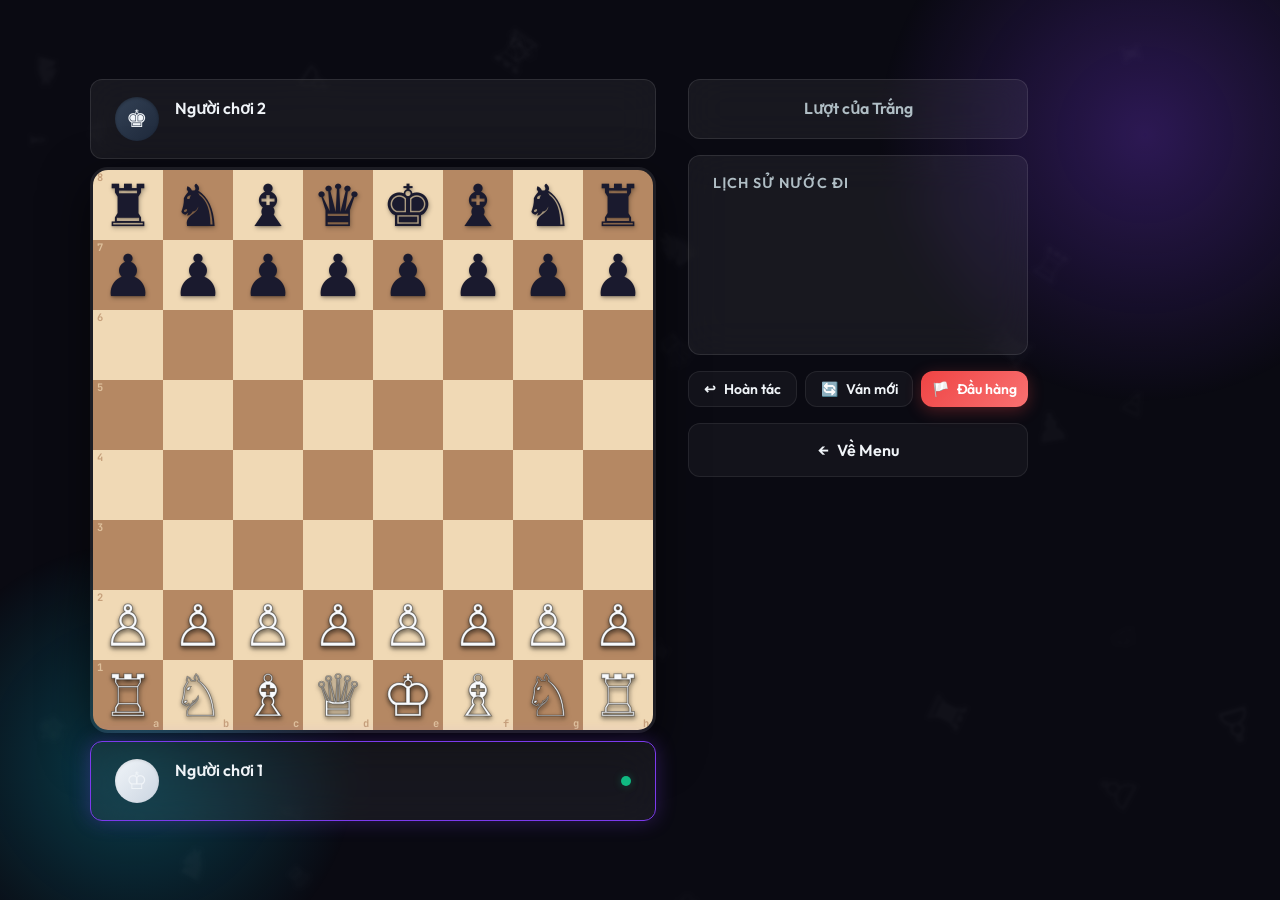
==== commit f2e57ef6: "Optimize for mobile devices" ====
--- a/game.html
+++ b/game.html
@@ -2,7 +2,9 @@
 <html lang="vi" data-theme="dark" data-board="classic">
 <head>
   <meta charset="UTF-8">
-  <meta name="viewport" content="width=device-width, initial-scale=1.0">
+  <meta name="viewport" content="width=device-width, initial-scale=1.0, maximum-scale=1.0, user-scalable=no, viewport-fit=cover">
+  <meta name="apple-mobile-web-app-capable" content="yes">
+  <meta name="mobile-web-app-capable" content="yes">
   <meta name="description" content="King of Chess - Chơi cờ vua. Chế độ Người vs Người hoặc Người vs Máy.">
   <title>King of Chess — Chơi cờ</title>
   <link rel="stylesheet" href="css/index.css">
--- a/css/index.css
+++ b/css/index.css
@@ -190,6 +190,7 @@
   overflow: hidden;
   user-select: none;
   white-space: nowrap;
+  touch-action: manipulation;
 }
 
 .btn::before {
@@ -576,14 +577,16 @@
   overflow: hidden;
 }
 
-.floating-piece {
-  position: absolute;
-  font-size: 2rem;
-  opacity: 0.04;
-  animation: floatPiece var(--duration) ease-in-out infinite alternate;
-  animation-delay: var(--delay);
+.floating-piece-js {
+  position: absolute;
+  top: 0;
+  left: 0;
   color: var(--text-primary);
-  will-change: transform;
+  pointer-events: none;
+  will-change: transform, opacity;
+  /* Hardware acceleration and blending */
+  -webkit-transform-style: preserve-3d;
+  filter: blur(1.5px);
 }
 
 .animated-bg {
--- a/css/game.css
+++ b/css/game.css
@@ -80,6 +80,7 @@
   width: min(72vmin, 560px);
   height: min(72vmin, 560px);
   user-select: none;
+  touch-action: none;
 }
 
 .square {
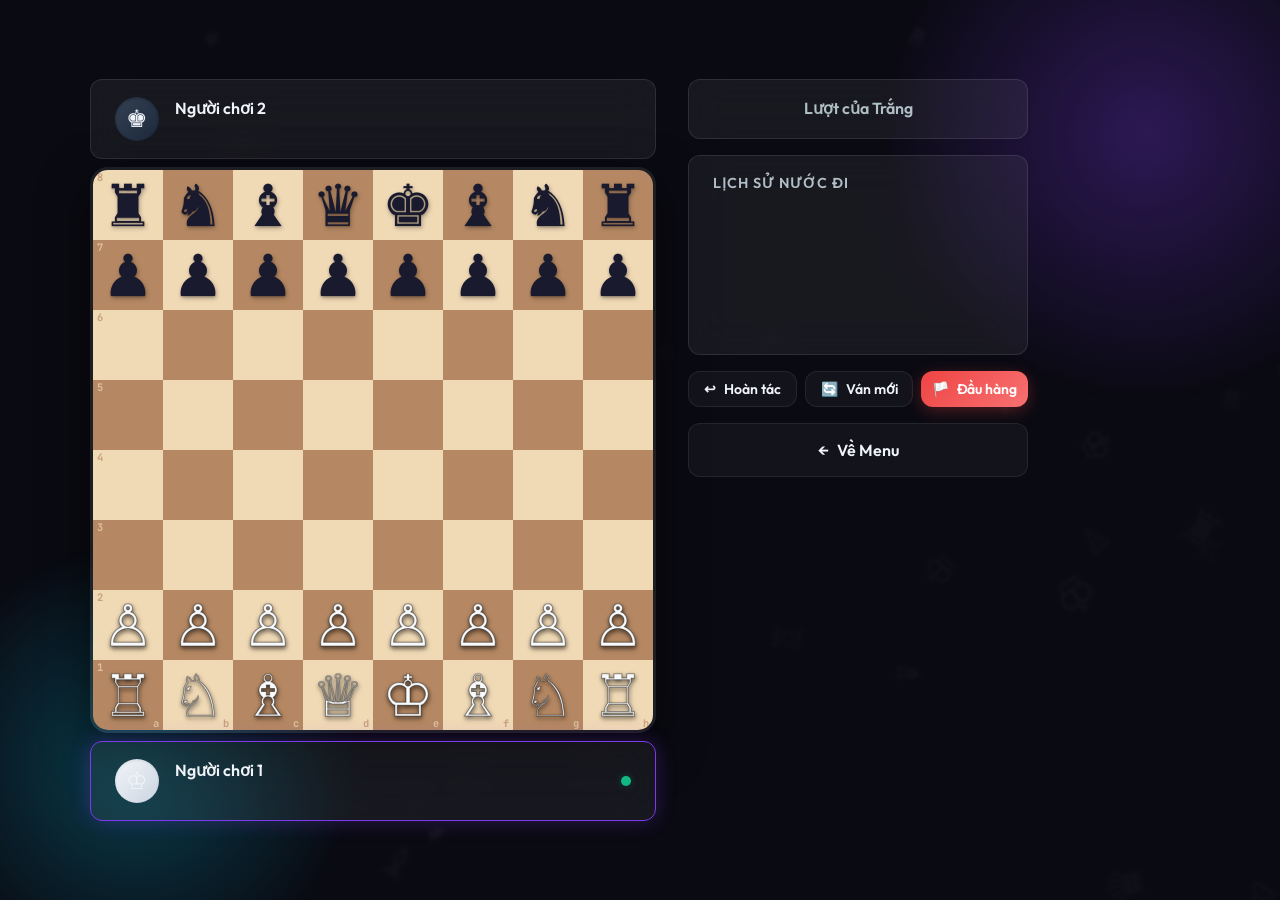
==== commit 72c79ce0: "Fix transform-style CSS lint warning" ====
--- a/game.html
+++ b/game.html
@@ -1,16 +1,20 @@
 <!DOCTYPE html>
 <html lang="vi" data-theme="dark" data-board="classic">
+
 <head>
   <meta charset="UTF-8">
-  <meta name="viewport" content="width=device-width, initial-scale=1.0, maximum-scale=1.0, user-scalable=no, viewport-fit=cover">
+  <meta name="viewport"
+    content="width=device-width, initial-scale=1.0, maximum-scale=1.0, user-scalable=no, viewport-fit=cover">
   <meta name="apple-mobile-web-app-capable" content="yes">
   <meta name="mobile-web-app-capable" content="yes">
   <meta name="description" content="King of Chess - Chơi cờ vua. Chế độ Người vs Người hoặc Người vs Máy.">
   <title>King of Chess — Chơi cờ</title>
   <link rel="stylesheet" href="css/index.css">
   <link rel="stylesheet" href="css/game.css">
-  <link rel="icon" href="data:image/svg+xml,<svg xmlns='http://www.w3.org/2000/svg' viewBox='0 0 100 100'><text y='.9em' font-size='90'>♔</text></svg>">
+  <link rel="icon"
+    href="data:image/svg+xml,<svg xmlns='http://www.w3.org/2000/svg' viewBox='0 0 100 100'><text y='.9em' font-size='90'>♔</text></svg>">
 </head>
+
 <body>
   <div class="animated-bg"></div>
   <div class="bg-particles"></div>
@@ -112,4 +116,5 @@
   <script src="js/chess-ai.js"></script>
   <script src="js/chess-ui.js"></script>
 </body>
-</html>
+
+</html>
--- a/css/index.css
+++ b/css/index.css
@@ -586,6 +586,7 @@
   will-change: transform, opacity;
   /* Hardware acceleration and blending */
   -webkit-transform-style: preserve-3d;
+  transform-style: preserve-3d;
   filter: blur(1.5px);
 }
 
